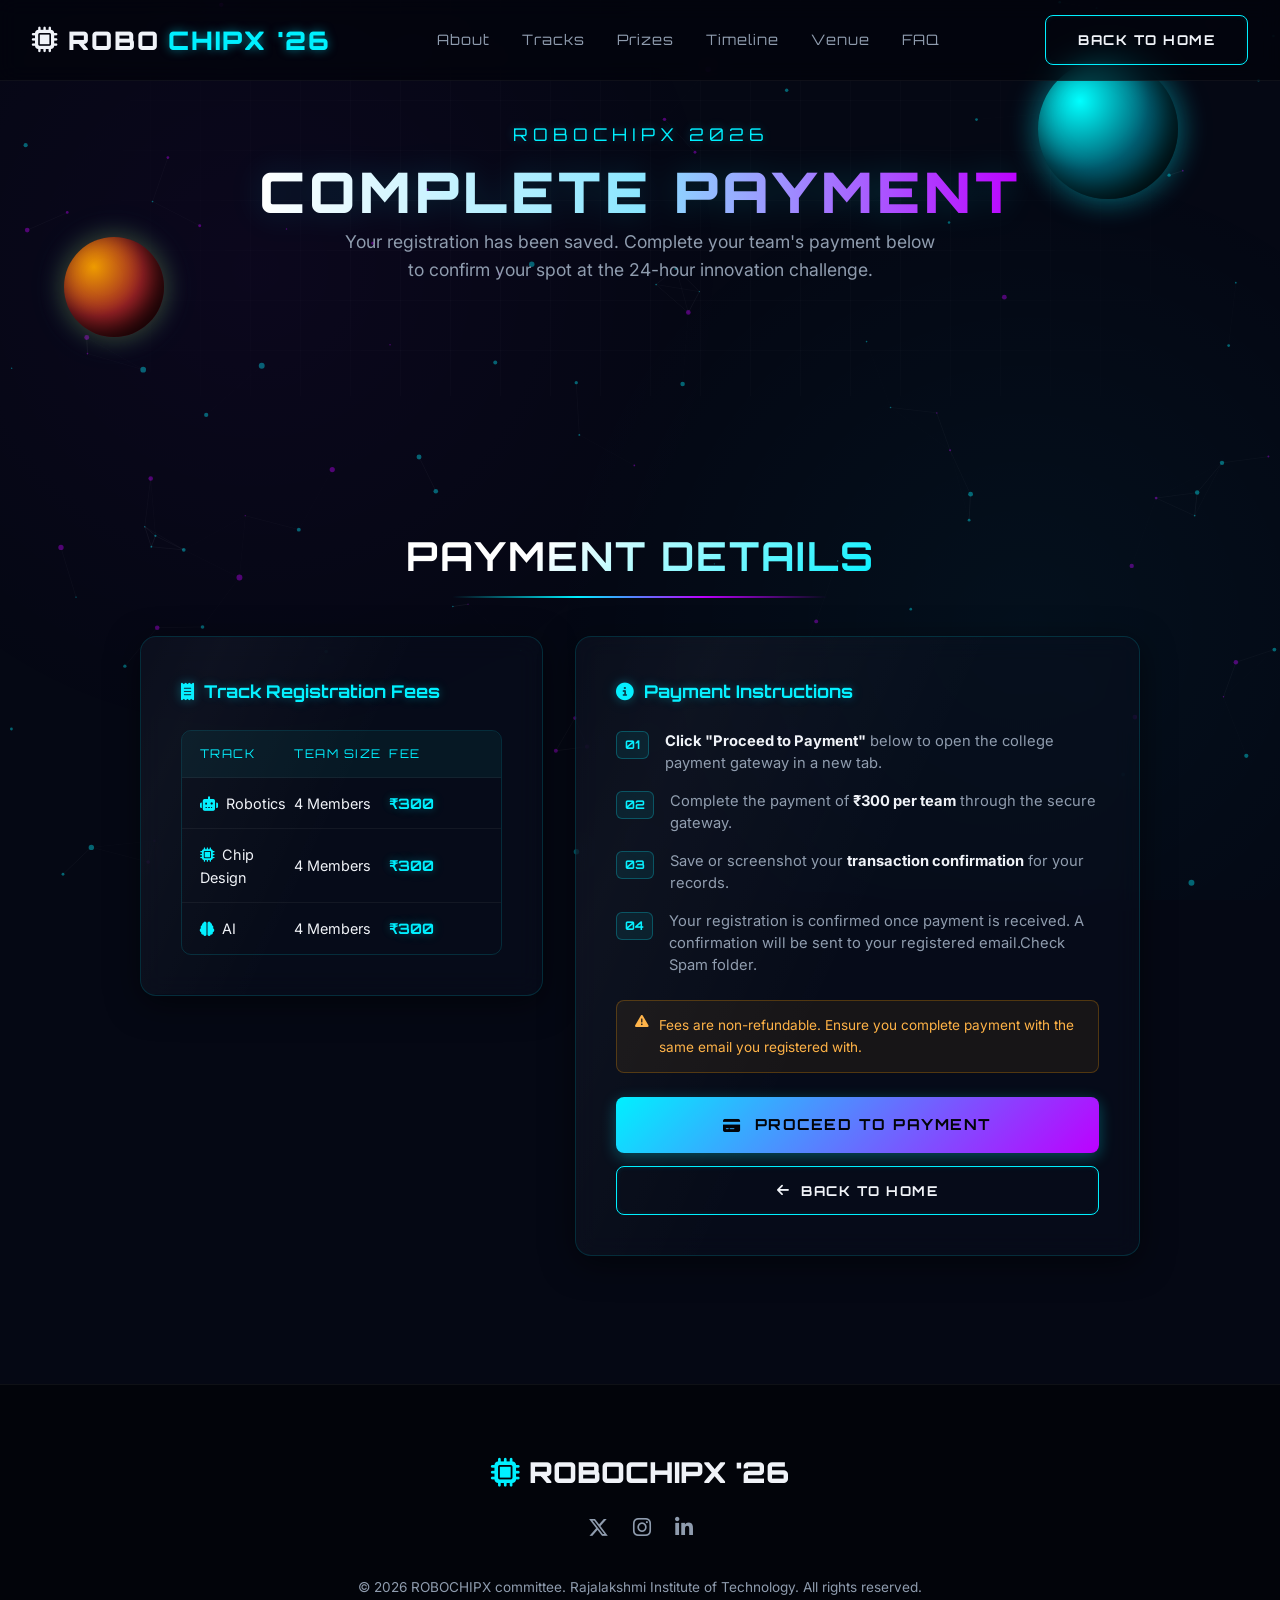
==== public/payment.html @ b02d4e42 "final version_21Jun" ====
<!DOCTYPE html>
<html lang="en">
<head>
  <meta charset="UTF-8">
  <meta name="viewport" content="width=device-width, initial-scale=1.0">
  <title>Payment | ROBOCHIPX 2026</title>
  <meta name="description" content="Complete your payment for ROBOCHIPX 2026 — a 24-hour Robotics & VLSI Innovation Challenge at Rajalakshmi Institute of Technology, Chennai.">
  <link rel="stylesheet" href="../src/css/styles.css">
  <link rel="stylesheet" href="https://cdnjs.cloudflare.com/ajax/libs/font-awesome/6.4.0/css/all.min.css">
</head>

<body>

  <canvas id="space-canvas" aria-hidden="true"></canvas>
  <div class="circuit-overlay" aria-hidden="true"></div>

  <header>
    <nav class="navbar" aria-label="Main navigation">
      <a href="index.html" class="logo" aria-label="ROBOCHIPX 2026 Home">
        <i class="fa-solid fa-microchip" aria-hidden="true"></i> ROBO<span>CHIPX '26</span>
      </a>
      <ul class="nav-links" id="nav-links" role="list">
        <li><a href="index.html#about">About</a></li>
        <li><a href="index.html#tracks">Tracks</a></li>
        <li><a href="index.html#prizes">Prizes</a></li>
        <li><a href="index.html#timeline">Timeline</a></li>
        <li><a href="index.html#venue">Venue</a></li>
        <li><a href="index.html#faq">FAQ</a></li>
      </ul>
      <button class="mobile-nav-toggle" id="mobile-nav-toggle" aria-label="Toggle navigation menu" aria-expanded="false" aria-controls="nav-links">
        <i class="fa-solid fa-bars" aria-hidden="true"></i>
      </button>
      <a href="index.html" class="btn btn-secondary">Back to Home</a>
    </nav>
  </header>

  <!-- Hero Banner -->
  <section class="reg-hero" aria-label="Payment hero">
    <div class="grid-bg" aria-hidden="true"></div>
    <div class="space-element planet-cyan" aria-hidden="true"></div>
    <div class="space-element planet-purple" aria-hidden="true"></div>
    <div class="container" style="text-align:center; z-index:10; position:relative;">
      <div class="hero-subtitle">ROBOCHIPX 2026</div>
      <h1 class="hero-title" style="font-size:3.5rem;">Complete Payment</h1>
      <p class="hero-desc">
        Your registration has been saved. Complete your team's payment below to confirm your spot at the 24-hour innovation challenge.
      </p>
    </div>
  </section>

  <!-- Payment Section -->
  <section class="reveal" aria-labelledby="payment-title">
    <div class="container">
      <h2 class="section-title" id="payment-title">Payment Details</h2>

      <div class="payment-layout">

        <!-- Track Fee Table -->
        <div class="glass-panel">
          <h3 class="pay-section-heading">
            <i class="fa-solid fa-receipt" aria-hidden="true"></i> Track Registration Fees
          </h3>
          <div class="fee-table">
            <div class="fee-row fee-header">
              <span>Track</span>
              <span>Team Size</span>
              <span>Fee</span>
            </div>
            <div class="fee-row">
              <span><i class="fa-solid fa-robot" style="color:var(--accent-cyan); margin-right:0.5rem;" aria-hidden="true"></i>Robotics</span>
              <span>4 Members</span>
              <span class="fee-amount">₹300</span>
            </div>
            <div class="fee-row">
              <span><i class="fa-solid fa-microchip" style="color:var(--accent-cyan); margin-right:0.5rem;" aria-hidden="true"></i>Chip Design</span>
              <span>4 Members</span>
              <span class="fee-amount">₹300</span>
            </div>
            <div class="fee-row">
              <span><i class="fa-solid fa-brain" style="color:var(--accent-cyan); margin-right:0.5rem;" aria-hidden="true"></i>AI</span>
              <span>4 Members</span>
              <span class="fee-amount">₹300</span>
            </div>
          </div>
        </div>

        <!-- Payment Instructions + CTA -->
        <div class="glass-panel">
          <h3 class="pay-section-heading">
            <i class="fa-solid fa-circle-info" aria-hidden="true"></i> Payment Instructions
          </h3>

          <ol class="pay-steps">
            <li class="pay-step">
              <span class="pay-step-num">01</span>
              <div>
                <strong>Click "Proceed to Payment"</strong> below to open the college payment gateway in a new tab.
              </div>
            </li>
            <li class="pay-step">
              <span class="pay-step-num">02</span>
              <div>
                Complete the payment of <strong>₹300 per team</strong> through the secure gateway.
              </div>
            </li>
            <li class="pay-step">
              <span class="pay-step-num">03</span>
              <div>
                Save or screenshot your <strong>transaction confirmation</strong> for your records.
              </div>
            </li>
            <li class="pay-step">
              <span class="pay-step-num">04</span>
              <div>
                Your registration is confirmed once payment is received. A confirmation will be sent to your registered email.Check Spam folder.
              </div>
            </li>
          </ol>

          <div class="pay-note">
            <i class="fa-solid fa-triangle-exclamation" aria-hidden="true"></i>
            Fees are non-refundable. Ensure you complete payment with the same email you registered with.
          </div>

          <a
            href="https://forms.easebuzz.in/sign-up/RAJALAKSHMIbw5w4/RobochipX_Hackathon/?inst_name=RAJALAKSHMIbw5w4&form_name=RobochipX_Hackathon&jsonData=1"
            class="btn btn-primary pay-cta"
            target="_blank"
            rel="noopener noreferrer"
          >
            <i class="fa-solid fa-credit-card" aria-hidden="true"></i>&nbsp; Proceed to Payment
          </a>

          <a href="index.html" class="btn btn-secondary pay-cta-secondary">
            <i class="fa-solid fa-arrow-left" aria-hidden="true"></i>&nbsp; Back to Home
          </a>
        </div>

      </div>
    </div>
  </section>

  <!-- Footer -->
  <footer>
    <div class="container">
      <div class="footer-logo">
        <i class="fa-solid fa-microchip" style="color:var(--accent-cyan);" aria-hidden="true"></i> ROBO<span>CHIPX '26</span>
      </div>
      <div class="footer-socials">
        <a href="#" aria-label="Twitter"><i class="fa-brands fa-x-twitter" aria-hidden="true"></i></a>
        <a href="https://www.instagram.com/robochipx?utm_source=ig_web_button_share_sheet&igsh=ZDNlZDc0MzIxNw==" target="_blank" rel="noopener noreferrer" aria-label="Instagram"><i class="fa-brands fa-instagram" aria-hidden="true"></i></a>
        <a href="https://www.linkedin.com/company/robochipxhacks/" target="_blank" rel="noopener noreferrer" aria-label="LinkedIn"><i class="fa-brands fa-linkedin-in" aria-hidden="true"></i></a>
      </div>
      <p class="footer-copy">© 2026 ROBOCHIPX committee. Rajalakshmi Institute of Technology. All rights reserved.</p>
    </div>
  </footer>

  <script type="module" src="../src/js/app.js"></script>
</body>
</html>
---- src/css/styles.css ----
@import url('https://fonts.googleapis.com/css2?family=Inter:wght@300;400;500;600;700&family=Orbitron:wght@500;700;900&display=swap');

:root {
  --bg-darker: #02040a;
  --bg-dark: #050814;
  --bg-card: rgba(10, 16, 32, 0.55);
  
  --accent-cyan: #00f0ff;
  --accent-purple: #bd00ff;
  --accent-magenta: #ff007a;
  --text-primary: #f0f3f8;
  --text-secondary: #8f9cae;
  
  --font-tech: 'Orbitron', sans-serif;
  --font-sans: 'Inter', sans-serif;
  
  --glass-bg: rgba(10, 16, 32, 0.45);
  --glass-border: rgba(0, 240, 255, 0.15);
  --glass-shadow: 0 8px 32px 0 rgba(0, 0, 0, 0.5);
  --glass-blur: blur(12px);
  
  --neon-glow-cyan: 0 0 10px rgba(0, 240, 255, 0.3), 0 0 20px rgba(0, 240, 255, 0.1);
  --neon-glow-purple: 0 0 10px rgba(189, 0, 255, 0.3), 0 0 20px rgba(189, 0, 255, 0.1);
}

* {
  margin: 0;
  padding: 0;
  box-sizing: border-box;
  scroll-behavior: smooth;
}

body {
  background-color: var(--bg-dark);
  color: var(--text-primary);
  font-family: var(--font-sans);
  overflow-x: hidden;
  line-height: 1.6;
}

/* Scrollbar styling */
::-webkit-scrollbar {
  width: 8px;
}
::-webkit-scrollbar-track {
  background: var(--bg-darker);
}
::-webkit-scrollbar-thumb {
  background: var(--accent-cyan);
  border-radius: 4px;
  box-shadow: inset 0 0 6px rgba(0,0,0,0.5);
}
::-webkit-scrollbar-thumb:hover {
  background: var(--accent-purple);
}

/* Background layers */
#space-canvas {
  position: fixed;
  top: 0;
  left: 0;
  width: 100%;
  height: 100%;
  z-index: -2;
  pointer-events: all;
}

.circuit-overlay {
  position: fixed;
  top: 0;
  left: 0;
  width: 100%;
  height: 100%;
  background-image: 
    radial-gradient(circle at 20% 30%, rgba(189, 0, 255, 0.04) 0%, transparent 40%),
    radial-gradient(circle at 80% 70%, rgba(0, 240, 255, 0.04) 0%, transparent 40%);
  z-index: -1;
  pointer-events: none;
}

/* Tech Grid Background */
.grid-bg {
  position: absolute;
  top: 0;
  left: 0;
  width: 100%;
  height: 100%;
  background-size: 50px 50px;
  background-image: 
    linear-gradient(to right, rgba(255, 255, 255, 0.015) 1px, transparent 1px),
    linear-gradient(to bottom, rgba(255, 255, 255, 0.015) 1px, transparent 1px);
  mask-image: radial-gradient(circle at 50% 50%, black 40%, transparent 100%);
  -webkit-mask-image: radial-gradient(circle at 50% 50%, black 40%, transparent 100%);
  pointer-events: none;
}

/* Typography & Layout Utils */
.container {
  max-width: 1200px;
  margin: 0 auto;
  padding: 0 2rem;
}

.section-title {
  font-family: var(--font-tech);
  font-size: 2.5rem;
  font-weight: 700;
  text-transform: uppercase;
  letter-spacing: 2px;
  text-align: center;
  margin-bottom: 3rem;
  position: relative;
  background: linear-gradient(135deg, #fff 30%, var(--accent-cyan));
  -webkit-background-clip: text;
  -webkit-text-fill-color: transparent;
  display: block;
  width: fit-content;
  margin: 0 auto 3rem auto;
}

.section-title::after {
  content: '';
  position: absolute;
  bottom: -10px;
  left: 10%;
  width: 80%;
  height: 2px;
  background: linear-gradient(90deg, transparent, var(--accent-cyan), var(--accent-purple), transparent);
}

/* Glassmorphism card */
.glass-panel {
  background: var(--glass-bg);
  backdrop-filter: var(--glass-blur);
  -webkit-backdrop-filter: var(--glass-blur);
  border: 1px solid var(--glass-border);
  box-shadow: var(--glass-shadow);
  border-radius: 16px;
  padding: 2.5rem;
  transition: all 0.4s cubic-bezier(0.165, 0.84, 0.44, 1);
  position: relative;
  overflow: hidden;
}

.glass-panel::before {
  content: '';
  position: absolute;
  top: 0;
  left: -50%;
  width: 100%;
  height: 100%;
  background: linear-gradient(90deg, transparent, rgba(255, 255, 255, 0.03), transparent);
  transform: skewX(-25deg);
  transition: 0.75s;
  pointer-events: none;
}

.glass-panel:hover::before {
  left: 125%;
}

.glass-panel:hover {
  border-color: rgba(0, 240, 255, 0.45);
  box-shadow: 0 12px 40px rgba(0, 240, 255, 0.15);
  transform: translateY(-5px);
}

/* Header & Navigation */
header {
  position: fixed;
  top: 0;
  left: 0;
  width: 100%;
  z-index: 100;
  background: rgba(2, 4, 10, 0.7);
  backdrop-filter: blur(10px);
  -webkit-backdrop-filter: blur(10px);
  border-bottom: 1px solid rgba(255, 255, 255, 0.05);
}

.navbar {
  display: flex;
  justify-content: space-between;
  align-items: center;
  height: 80px;
  max-width: 1300px;
  margin: 0 auto;
  padding: 0 2rem;
}

.logo {
  font-family: var(--font-tech);
  font-size: 1.6rem;
  font-weight: 900;
  letter-spacing: 2px;
  color: var(--text-primary);
  text-decoration: none;
  display: flex;
  align-items: center;
  gap: 0.5rem;
}

.logo span {
  color: var(--accent-cyan);
  text-shadow: 0 0 10px rgba(0, 240, 255, 0.5);
}

.nav-links {
  display: flex;
  list-style: none;
  gap: 2rem;
}

.nav-links a {
  text-decoration: none;
  color: var(--text-secondary);
  font-family: var(--font-tech);
  font-size: 0.9rem;
  letter-spacing: 1px;
  transition: all 0.3s;
  position: relative;
}

.nav-links a::after {
  content: '';
  position: absolute;
  bottom: -5px;
  left: 0;
  width: 0;
  height: 2px;
  background: var(--accent-cyan);
  transition: width 0.3s;
}

.nav-links a:hover {
  color: var(--text-primary);
}

.nav-links a:hover::after {
  width: 100%;
}

.mobile-nav-toggle {
  display: none;
  background: none;
  border: none;
  color: var(--text-primary);
  font-size: 1.5rem;
  cursor: pointer;
}

/* Mobile nav open state */
.nav-links.open {
  display: flex;
  flex-direction: column;
  position: absolute;
  top: 80px;
  left: 0;
  width: 100%;
  background: rgba(2, 4, 10, 0.97);
  padding: 2rem;
  border-bottom: 1px solid rgba(0, 240, 255, 0.15);
  gap: 1.5rem;
  z-index: 99;
}

/* Buttons */
.btn {
  display: inline-flex;
  align-items: center;
  justify-content: center;
  padding: 0.8rem 2rem;
  border-radius: 8px;
  font-family: var(--font-tech);
  font-weight: 700;
  text-decoration: none;
  text-transform: uppercase;
  letter-spacing: 1.5px;
  font-size: 0.85rem;
  transition: all 0.3s cubic-bezier(0.175, 0.885, 0.32, 1.275);
  cursor: pointer;
  position: relative;
  overflow: hidden;
}

.btn-primary {
  background: linear-gradient(135deg, var(--accent-cyan), var(--accent-purple));
  color: #02040a;
  border: none;
  box-shadow: 0 4px 15px rgba(0, 240, 255, 0.3);
}

.btn-primary:hover {
  transform: scale(1.05);
  box-shadow: 0 6px 20px rgba(0, 240, 255, 0.5);
}

.btn-primary:disabled {
  opacity: 0.6;
  cursor: not-allowed;
  transform: none;
}

.btn-secondary {
  background: transparent;
  color: var(--text-primary);
  border: 1px solid var(--accent-cyan);
  box-shadow: inset 0 0 5px rgba(0, 240, 255, 0.1);
}

.btn-secondary:hover {
  background: rgba(0, 240, 255, 0.1);
  box-shadow: 0 4px 15px rgba(0, 240, 255, 0.2);
  transform: scale(1.05);
}

/* Floating Planets, Satellites & Space Visuals */
.space-element {
  position: absolute;
  pointer-events: none;
  user-select: none;
  filter: drop-shadow(0 0 15px rgba(0, 240, 255, 0.2));
  animation: float-around 20s infinite ease-in-out alternate;
}

.planet-cyan {
  top: 15%;
  right: 8%;
  width: 140px;
  height: 140px;
  background: radial-gradient(circle at 30% 30%, #00ffff, #005f73, #001219);
  border-radius: 50%;
  box-shadow: inset -10px -10px 30px rgba(0,0,0,0.8), 0 0 30px rgba(0, 240, 255, 0.3);
  animation-duration: 25s;
}

.planet-purple {
  bottom: 15%;
  left: 5%;
  width: 100px;
  height: 100px;
  background: radial-gradient(circle at 30% 30%, #ee9b00, #9b2226, #37000a);
  border-radius: 50%;
  box-shadow: inset -10px -10px 25px rgba(0,0,0,0.8), 0 0 25px rgba(238, 155, 0, 0.25);
  animation-duration: 30s;
}

.satellite {
  top: 45%;
  right: 15%;
  width: 50px;
  height: auto;
  opacity: 0.6;
  animation: orbit 45s infinite linear;
}

@keyframes float-around {
  0% { transform: translateY(0px) rotate(0deg); }
  50% { transform: translateY(-15px) rotate(3deg); }
  100% { transform: translateY(10px) rotate(-3deg); }
}

@keyframes orbit {
  from { transform: rotate(0deg) translateX(100px) rotate(0deg); }
  to { transform: rotate(360deg) translateX(100px) rotate(-360deg); }
}

/* Hero Section */
.hero {
  min-height: 100vh;
  display: flex;
  align-items: center;
  justify-content: center;
  position: relative;
  padding-top: 100px;
  overflow: hidden;
}

.hero-content {
  text-align: center;
  z-index: 10;
  max-width: 800px;
}

.hero-subtitle {
  font-family: var(--font-tech);
  color: var(--accent-cyan);
  font-size: 1.1rem;
  letter-spacing: 5px;
  text-transform: uppercase;
  margin-bottom: 1rem;
  text-shadow: var(--neon-glow-cyan);
}

.hero-title {
  font-family: var(--font-tech);
  font-size: 5.5rem;
  font-weight: 900;
  line-height: 1;
  text-transform: uppercase;
  margin-bottom: 0.5rem;
  letter-spacing: 4px;
  background: linear-gradient(to right, #ffffff, #8be6ff, var(--accent-purple));
  -webkit-background-clip: text;
  -webkit-text-fill-color: transparent;
  filter: drop-shadow(0 0 15px rgba(0, 240, 255, 0.15));
}

.hero-tagline {
  font-family: var(--font-tech);
  font-size: 1.6rem;
  font-weight: 500;
  color: var(--text-primary);
  margin-bottom: 2rem;
  letter-spacing: 2px;
}

.hero-desc {
  font-size: 1.1rem;
  color: var(--text-secondary);
  max-width: 600px;
  margin: 0 auto 3rem;
}

.hero-meta {
  display: flex;
  justify-content: center;
  gap: 3rem;
  margin-bottom: 3rem;
}

.meta-item {
  display: flex;
  flex-direction: column;
  align-items: center;
  gap: 0.3rem;
}

.meta-icon {
  color: var(--accent-cyan);
  font-size: 1.4rem;
}

.meta-label {
  font-family: var(--font-tech);
  font-size: 0.9rem;
  font-weight: 700;
  letter-spacing: 1px;
}

.meta-val {
  color: var(--text-secondary);
  font-size: 0.85rem;
}

.hero-actions {
  display: flex;
  justify-content: center;
  gap: 1.5rem;
  margin-bottom: 4rem;
}

/* Countdown */
.countdown-container {
  display: flex;
  justify-content: center;
  gap: 1.5rem;
  max-width: 600px;
  margin: 0 auto;
}

.countdown-box {
  background: rgba(10, 16, 32, 0.5);
  border: 1px solid rgba(0, 240, 255, 0.1);
  border-radius: 12px;
  padding: 1rem 1.5rem;
  min-width: 100px;
  backdrop-filter: blur(5px);
  -webkit-backdrop-filter: blur(5px);
}

.countdown-num {
  font-family: var(--font-tech);
  font-size: 2.2rem;
  font-weight: 700;
  color: var(--accent-cyan);
  text-shadow: var(--neon-glow-cyan);
  line-height: 1;
}

.countdown-label {
  font-size: 0.75rem;
  text-transform: uppercase;
  color: var(--text-secondary);
  letter-spacing: 1px;
  margin-top: 0.3rem;
}

/* Registration Page Hero */
.reg-hero {
  min-height: 40vh;
  display: flex;
  align-items: center;
  justify-content: center;
  position: relative;
  padding: 120px 0 4rem;
  overflow: hidden;
}

/* Main Sections */
section {
  padding: 8rem 0;
  position: relative;
}

/* About Section */
.about-grid {
  display: grid;
  grid-template-columns: 1fr 1fr;
  gap: 4rem;
  align-items: center;
}

.about-features {
  display: grid;
  grid-template-columns: 1fr 1fr;
  gap: 1.5rem;
}

.about-feat-card {
  padding: 1.5rem;
  background: rgba(255,255,255,0.02);
  border: 1px solid rgba(255,255,255,0.05);
  border-radius: 12px;
  transition: all 0.3s;
}

.about-feat-card:hover {
  border-color: var(--accent-cyan);
  background: rgba(0, 240, 255, 0.03);
}

.about-feat-card i {
  font-size: 1.8rem;
  color: var(--accent-cyan);
  margin-bottom: 0.8rem;
}

.about-feat-card h4 {
  font-family: var(--font-tech);
  margin-bottom: 0.5rem;
}

.about-feat-card p {
  font-size: 0.85rem;
  color: var(--text-secondary);
}

/* Highlights Section */
.highlights-grid {
  display: grid;
  grid-template-columns: repeat(auto-fit, minmax(250px, 1fr));
  gap: 2rem;
}

.highlight-card {
  text-align: center;
}

.highlight-icon {
  width: 70px;
  height: 70px;
  background: radial-gradient(circle, rgba(0, 240, 255, 0.2) 0%, transparent 70%);
  border: 1px solid rgba(0, 240, 255, 0.3);
  border-radius: 50%;
  display: flex;
  align-items: center;
  justify-content: center;
  font-size: 1.8rem;
  color: var(--accent-cyan);
  margin: 0 auto 1.5rem;
  text-shadow: var(--neon-glow-cyan);
  box-shadow: var(--neon-glow-cyan);
}

.highlight-title {
  font-family: var(--font-tech);
  font-size: 1.2rem;
  margin-bottom: 0.8rem;
}

.highlight-desc {
  font-size: 0.9rem;
  color: var(--text-secondary);
}

/* Tracks Section */
.tracks-grid {
  display: grid;
  grid-template-columns: repeat(3, 1fr);
  gap: 2rem;
}

.track-card {
  min-height: 480px;
  display: flex;
  flex-direction: column;
  justify-content: space-between;
}

.track-header {
  display: flex;
  justify-content: space-between;
  align-items: center;
  margin-bottom: 1.5rem;
}

.track-title {
  font-family: var(--font-tech);
  font-size: 1.8rem;
  color: var(--accent-cyan);
  text-shadow: var(--neon-glow-cyan);
}

.track-icon {
  font-size: 2.2rem;
  color: var(--accent-cyan);
}

.track-desc {
  margin-bottom: 2rem;
  color: var(--text-secondary);
}

.track-details {
  border-top: 1px solid rgba(255,255,255,0.08);
  padding-top: 1.5rem;
  margin-bottom: 2rem;
}

.track-detail-item {
  display: flex;
  justify-content: space-between;
  margin-bottom: 0.8rem;
}

.track-detail-item span:first-child {
  color: var(--text-secondary);
}

.track-detail-item span:last-child {
  font-family: var(--font-tech);
  font-weight: 700;
}

/* Prize Pool Section */
.prize-section {
  text-align: center;
}

.prize-box {
  max-width: 700px;
  margin: 0 auto;
  border-color: var(--accent-purple);
  box-shadow: 0 0 30px rgba(189, 0, 255, 0.15);
}

.prize-title {
  font-family: var(--font-tech);
  font-size: 1.3rem;
  letter-spacing: 2px;
  color: var(--text-secondary);
  text-transform: uppercase;
  margin-bottom: 0.5rem;
}

.prize-amount {
  font-family: var(--font-tech);
  font-size: 4rem;
  font-weight: 900;
  color: #fff;
  text-shadow: 0 0 20px rgba(189, 0, 255, 0.5);
  margin-bottom: 1.5rem;
  background: linear-gradient(to right, #fff, var(--accent-purple), var(--accent-cyan));
  -webkit-background-clip: text;
  -webkit-text-fill-color: transparent;
}

.prize-distribution {
  display: grid;
  grid-template-columns: repeat(3, 1fr);
  gap: 1.5rem;
  margin-top: 2rem;
}

.prize-dist-card {
  background: rgba(255,255,255,0.02);
  border: 1px solid rgba(255,255,255,0.05);
  border-radius: 12px;
  padding: 1.5rem 1rem;
}

.prize-rank {
  font-family: var(--font-tech);
  font-size: 0.85rem;
  text-transform: uppercase;
  color: var(--text-secondary);
  margin-bottom: 0.5rem;
}

.prize-val {
  font-family: var(--font-tech);
  font-size: 1.4rem;
  font-weight: 700;
  color: var(--accent-cyan);
}

/* Timeline & Schedule */
.timeline-schedule-grid {
  display: grid;
  grid-template-columns: 1fr 1fr;
  gap: 4rem;
}

.timeline {
  position: relative;
  padding-left: 2rem;
}

.timeline::before {
  content: '';
  position: absolute;
  left: 0;
  top: 0;
  height: 100%;
  width: 2px;
  background: linear-gradient(to bottom, var(--accent-cyan), var(--accent-purple));
}

.timeline-item {
  position: relative;
  margin-bottom: 3rem;
}

.timeline-item::before {
  content: '';
  position: absolute;
  left: calc(-2rem - 6px);
  top: 5px;
  width: 14px;
  height: 14px;
  border-radius: 50%;
  background: var(--bg-dark);
  border: 3px solid var(--accent-cyan);
  box-shadow: 0 0 8px var(--accent-cyan);
}

.timeline-date {
  font-family: var(--font-tech);
  color: var(--accent-cyan);
  font-size: 0.9rem;
  margin-bottom: 0.3rem;
}

.timeline-title {
  font-family: var(--font-tech);
  font-size: 1.2rem;
  margin-bottom: 0.5rem;
}

.timeline-desc {
  color: var(--text-secondary);
  font-size: 0.9rem;
}

/* Schedule Accordion */
.schedule-container {
  display: flex;
  flex-direction: column;
  gap: 1rem;
}

.schedule-card {
  border: 1px solid rgba(255,255,255,0.06);
  border-radius: 12px;
  overflow: hidden;
  background: rgba(10, 16, 32, 0.3);
}

.schedule-header {
  padding: 1.2rem 1.5rem;
  display: flex;
  justify-content: space-between;
  align-items: center;
  cursor: pointer;
  transition: background 0.3s;
}

.schedule-header:hover {
  background: rgba(0, 240, 255, 0.04);
}

.schedule-header:focus-visible {
  outline: 2px solid var(--accent-cyan);
  outline-offset: -2px;
}

.schedule-time {
  font-family: var(--font-tech);
  color: var(--accent-cyan);
  font-weight: 700;
  font-size: 0.95rem;
}

.schedule-title {
  font-weight: 600;
  flex-grow: 1;
  padding-left: 1.5rem;
  font-size: 0.95rem;
}

.schedule-icon {
  font-size: 1.2rem;
  transition: transform 0.3s;
}

.schedule-content {
  max-height: 0;
  overflow: hidden;
  transition: max-height 0.3s ease-out;
  background: rgba(2, 4, 10, 0.2);
}

.schedule-details {
  padding: 1.2rem 1.5rem;
  color: var(--text-secondary);
  font-size: 0.9rem;
  border-top: 1px solid rgba(255,255,255,0.04);
}

.schedule-card.active .schedule-icon {
  transform: rotate(180deg);
}

/* Venue Section */
.venue-grid {
  display: grid;
  grid-template-columns: 1.2fr 0.8fr;
  gap: 3rem;
  align-items: center;
}

.venue-info h3 {
  font-family: var(--font-tech);
  font-size: 1.8rem;
  margin-bottom: 1rem;
  color: #fff;
}

.venue-info p {
  color: var(--text-secondary);
  margin-bottom: 2rem;
}

.hud-details {
  display: grid;
  grid-template-columns: 1fr 1fr;
  gap: 1.5rem;
}

.hud-panel {
  border: 1px solid rgba(0, 240, 255, 0.15);
  background: rgba(0, 240, 255, 0.02);
  padding: 1.2rem;
  border-radius: 8px;
  position: relative;
}

.hud-panel::before {
  content: '';
  position: absolute;
  top: 0;
  left: 0;
  width: 10px;
  height: 10px;
  border-top: 2px solid var(--accent-cyan);
  border-left: 2px solid var(--accent-cyan);
}

.hud-title {
  font-family: var(--font-tech);
  font-size: 0.75rem;
  color: var(--accent-cyan);
  text-transform: uppercase;
  margin-bottom: 0.3rem;
}

.hud-value {
  font-size: 0.9rem;
  font-weight: 500;
}

.venue-map-btn {
  display: inline-flex;
  margin-top: 2rem;
}

.radar-container {
  display: flex;
  justify-content: center;
  position: relative;
  height: 300px;
  align-items: center;
}

.radar-scan {
  width: 250px;
  height: 250px;
  border: 2px solid rgba(0, 240, 255, 0.2);
  border-radius: 50%;
  position: relative;
  animation: pulse-radar 4s infinite linear;
}

.radar-scan::after {
  content: '';
  position: absolute;
  width: 100%;
  height: 100%;
  background: conic-gradient(from 0deg, rgba(0, 240, 255, 0.15) 0deg, transparent 90deg);
  border-radius: 50%;
  animation: rotate-radar 6s infinite linear;
  transform-origin: center;
}

.radar-ping {
  position: absolute;
  width: 12px;
  height: 12px;
  background: var(--accent-cyan);
  border-radius: 50%;
  top: 40%;
  left: 55%;
  box-shadow: 0 0 15px var(--accent-cyan);
  animation: ping-effect 2s infinite ease-out;
}

@keyframes rotate-radar {
  from { transform: rotate(0deg); }
  to { transform: rotate(360deg); }
}

@keyframes pulse-radar {
  0%, 100% { border-color: rgba(0, 240, 255, 0.15); }
  50% { border-color: rgba(0, 240, 255, 0.35); }
}

@keyframes ping-effect {
  0% { transform: scale(1); opacity: 1; }
  100% { transform: scale(3); opacity: 0; }
}

/* Sponsors */
.sponsors-grid {
  display: grid;
  grid-template-columns: repeat(auto-fit, minmax(180px, 1fr));
  gap: 2rem;
}

.sponsor-card {
  height: 100px;
  display: flex;
  align-items: center;
  justify-content: center;
  background: rgba(255,255,255,0.01);
  border: 1px solid rgba(255,255,255,0.04);
  border-radius: 12px;
  transition: all 0.3s;
}

.sponsor-card:hover {
  background: rgba(0, 240, 255, 0.02);
  border-color: rgba(0, 240, 255, 0.2);
}

.sponsor-logo {
  font-family: var(--font-tech);
  font-size: 1.2rem;
  font-weight: 700;
  letter-spacing: 2px;
  color: var(--text-secondary);
  opacity: 0.6;
  transition: all 0.3s;
}

.sponsor-card:hover .sponsor-logo {
  color: #fff;
  opacity: 1;
  text-shadow: var(--neon-glow-cyan);
}

/* FAQ Section */
.faq-container {
  max-width: 800px;
  margin: 0 auto;
  display: flex;
  flex-direction: column;
  gap: 1rem;
}

.faq-card {
  border: 1px solid rgba(255,255,255,0.06);
  border-radius: 12px;
  overflow: hidden;
  background: rgba(10, 16, 32, 0.3);
}

.faq-header {
  padding: 1.5rem;
  display: flex;
  justify-content: space-between;
  align-items: center;
  cursor: pointer;
}

.faq-header:focus-visible {
  outline: 2px solid var(--accent-cyan);
  outline-offset: -2px;
}

.faq-question {
  font-weight: 600;
  font-size: 1rem;
}

.faq-icon {
  font-size: 1.2rem;
  transition: transform 0.3s;
  flex-shrink: 0;
  margin-left: 1rem;
}

.faq-content {
  max-height: 0;
  overflow: hidden;
  transition: max-height 0.3s ease-out;
  background: rgba(2, 4, 10, 0.2);
}

.faq-answer {
  padding: 1.5rem;
  color: var(--text-secondary);
  font-size: 0.95rem;
  border-top: 1px solid rgba(255,255,255,0.04);
}

.faq-card.active .faq-icon {
  transform: rotate(180deg);
}

/* Registration Form */
.registration-container {
  max-width: 600px;
  margin: 0 auto;
}

.form-group {
  margin-bottom: 1.5rem;
}

.form-group label {
  display: block;
  font-family: var(--font-tech);
  font-size: 0.8rem;
  letter-spacing: 1.5px;
  text-transform: uppercase;
  margin-bottom: 0.5rem;
  color: var(--accent-cyan);
}

.form-control {
  width: 100%;
  background: rgba(2, 4, 10, 0.6);
  border: 1px solid rgba(0, 240, 255, 0.2);
  border-radius: 8px;
  padding: 0.9rem 1.2rem;
  color: #fff;
  font-size: 1rem;
  transition: all 0.3s;
  font-family: var(--font-sans);
}

.form-control:focus {
  outline: none;
  border-color: var(--accent-cyan);
  box-shadow: 0 0 10px rgba(0, 240, 255, 0.2);
}

input[type="file"].form-control {
  padding: 0.7rem 1rem;
  cursor: pointer;
}

input[type="file"].form-control::-webkit-file-upload-button {
  background: linear-gradient(135deg, var(--accent-cyan), var(--accent-purple));
  color: #02040a;
  border: none;
  padding: 0.4rem 1rem;
  border-radius: 4px;
  font-family: var(--font-tech);
  font-size: 0.75rem;
  font-weight: 700;
  text-transform: uppercase;
  cursor: pointer;
  margin-right: 1rem;
}

/* Form error message */
.form-error {
  background: rgba(255, 0, 100, 0.1);
  border: 1px solid rgba(255, 0, 100, 0.3);
  border-radius: 8px;
  padding: 0.9rem 1.2rem;
  color: #ff4d8d;
  font-size: 0.9rem;
  margin-bottom: 1rem;
}

/* Form success / info message */
.form-success {
  background: rgba(0, 240, 255, 0.07);
  border: 1px solid rgba(0, 240, 255, 0.3);
  border-radius: 8px;
  padding: 0.9rem 1.2rem;
  color: var(--accent-cyan);
  font-size: 0.9rem;
  margin-bottom: 1rem;
}

/* Payment Page */
.payment-layout {
  display: grid;
  grid-template-columns: 1fr 1.4fr;
  gap: 2rem;
  max-width: 1000px;
  margin: 0 auto;
  align-items: start;
}

.pay-section-heading {
  font-family: var(--font-tech);
  font-size: 1.1rem;
  color: var(--accent-cyan);
  text-shadow: var(--neon-glow-cyan);
  margin-bottom: 1.5rem;
  display: flex;
  align-items: center;
  gap: 0.6rem;
}

.fee-table {
  display: flex;
  flex-direction: column;
  gap: 0;
  border: 1px solid rgba(0, 240, 255, 0.15);
  border-radius: 10px;
  overflow: hidden;
}

.fee-row {
  display: grid;
  grid-template-columns: 1fr 1fr 1fr;
  padding: 0.85rem 1.1rem;
  border-bottom: 1px solid rgba(255, 255, 255, 0.05);
  font-size: 0.9rem;
  align-items: center;
}

.fee-row:last-child {
  border-bottom: none;
}

.fee-header {
  font-family: var(--font-tech);
  font-size: 0.75rem;
  text-transform: uppercase;
  letter-spacing: 1.5px;
  color: var(--accent-cyan);
  background: rgba(0, 240, 255, 0.05);
}

.fee-amount {
  font-family: var(--font-tech);
  font-weight: 700;
  color: var(--accent-cyan);
  text-shadow: var(--neon-glow-cyan);
}

.pay-steps {
  list-style: none;
  display: flex;
  flex-direction: column;
  gap: 1rem;
  margin-bottom: 1.5rem;
}

.pay-step {
  display: flex;
  align-items: flex-start;
  gap: 1rem;
  font-size: 0.92rem;
  color: var(--text-secondary);
  line-height: 1.5;
}

.pay-step strong {
  color: var(--text-primary);
}

.pay-step-num {
  font-family: var(--font-tech);
  font-size: 0.75rem;
  font-weight: 700;
  color: var(--accent-cyan);
  background: rgba(0, 240, 255, 0.08);
  border: 1px solid rgba(0, 240, 255, 0.25);
  border-radius: 6px;
  padding: 0.25rem 0.5rem;
  flex-shrink: 0;
  margin-top: 0.1rem;
}

.pay-note {
  background: rgba(255, 160, 0, 0.07);
  border: 1px solid rgba(255, 160, 0, 0.25);
  border-radius: 8px;
  padding: 0.85rem 1.1rem;
  color: #ffb347;
  font-size: 0.85rem;
  margin-bottom: 1.5rem;
  display: flex;
  align-items: flex-start;
  gap: 0.6rem;
}

.pay-cta {
  width: 100%;
  margin-bottom: 0.8rem;
  font-size: 0.95rem;
  padding: 1rem 2rem;
}

.pay-cta-secondary {
  width: 100%;
  justify-content: center;
}

@media (max-width: 768px) {
  .payment-layout {
    grid-template-columns: 1fr;
  }
}

/* Footer */
footer {
  background: var(--bg-darker);
  border-top: 1px solid rgba(255,255,255,0.05);
  padding: 4rem 0 2rem;
  text-align: center;
}

.footer-logo {
  font-family: var(--font-tech);
  font-size: 1.8rem;
  font-weight: 900;
  margin-bottom: 1rem;
  display: inline-block;
}

.footer-socials {
  display: flex;
  justify-content: center;
  gap: 1.5rem;
  margin-bottom: 2rem;
}

.footer-socials a {
  color: var(--text-secondary);
  font-size: 1.3rem;
  transition: color 0.3s;
}

.footer-socials a:hover {
  color: var(--accent-cyan);
}

.footer-copy {
  color: var(--text-secondary);
  font-size: 0.85rem;
}

/* Animations on Scroll */
.reveal {
  opacity: 0;
  transform: translateY(40px);
  transition: all 0.8s ease-out;
}

.reveal.active {
  opacity: 1;
  transform: translateY(0);
}

/* Responsive Design */
@media (max-width: 992px) {
  .hero-title {
    font-size: 4rem;
  }
  .about-grid, .timeline-schedule-grid, .venue-grid {
    grid-template-columns: 1fr;
    gap: 3rem;
  }
  .tracks-grid {
    grid-template-columns: 1fr;
    gap: 2rem;
  }
  .radar-container {
    height: 250px;
  }
}

@media (max-width: 768px) {
  header {
    padding: 0;
  }
  .nav-links {
    display: none;
  }
  .mobile-nav-toggle {
    display: block;
  }
  .hero-title {
    font-size: 3rem;
  }
  .hero-tagline {
    font-size: 1.2rem;
  }
  .hero-meta {
    flex-direction: column;
    gap: 1.5rem;
  }
  .countdown-container {
    flex-wrap: wrap;
    gap: 1rem;
  }
  .countdown-box {
    min-width: 80px;
    padding: 0.8rem 1rem;
  }
  .countdown-num {
    font-size: 1.8rem;
  }
  .prize-distribution {
    grid-template-columns: 1fr;
  }
}

/* ── Registration section mobile ────────────────────────────────────────── */
@media (max-width: 600px) {
  .registration-container .glass-panel {
    padding: 1.8rem 1.2rem;
  }
  .registration-container .form-control {
    font-size: 16px;
  }
}  /* Prevent iOS zoom on inputs */
  .registration-container .form-control {
    font-size: 16px;
  }
  /* Phone prefix row */
  .registration-container .form-group > div[style*="display:flex"] {
    gap: 0.4rem;
  }
}
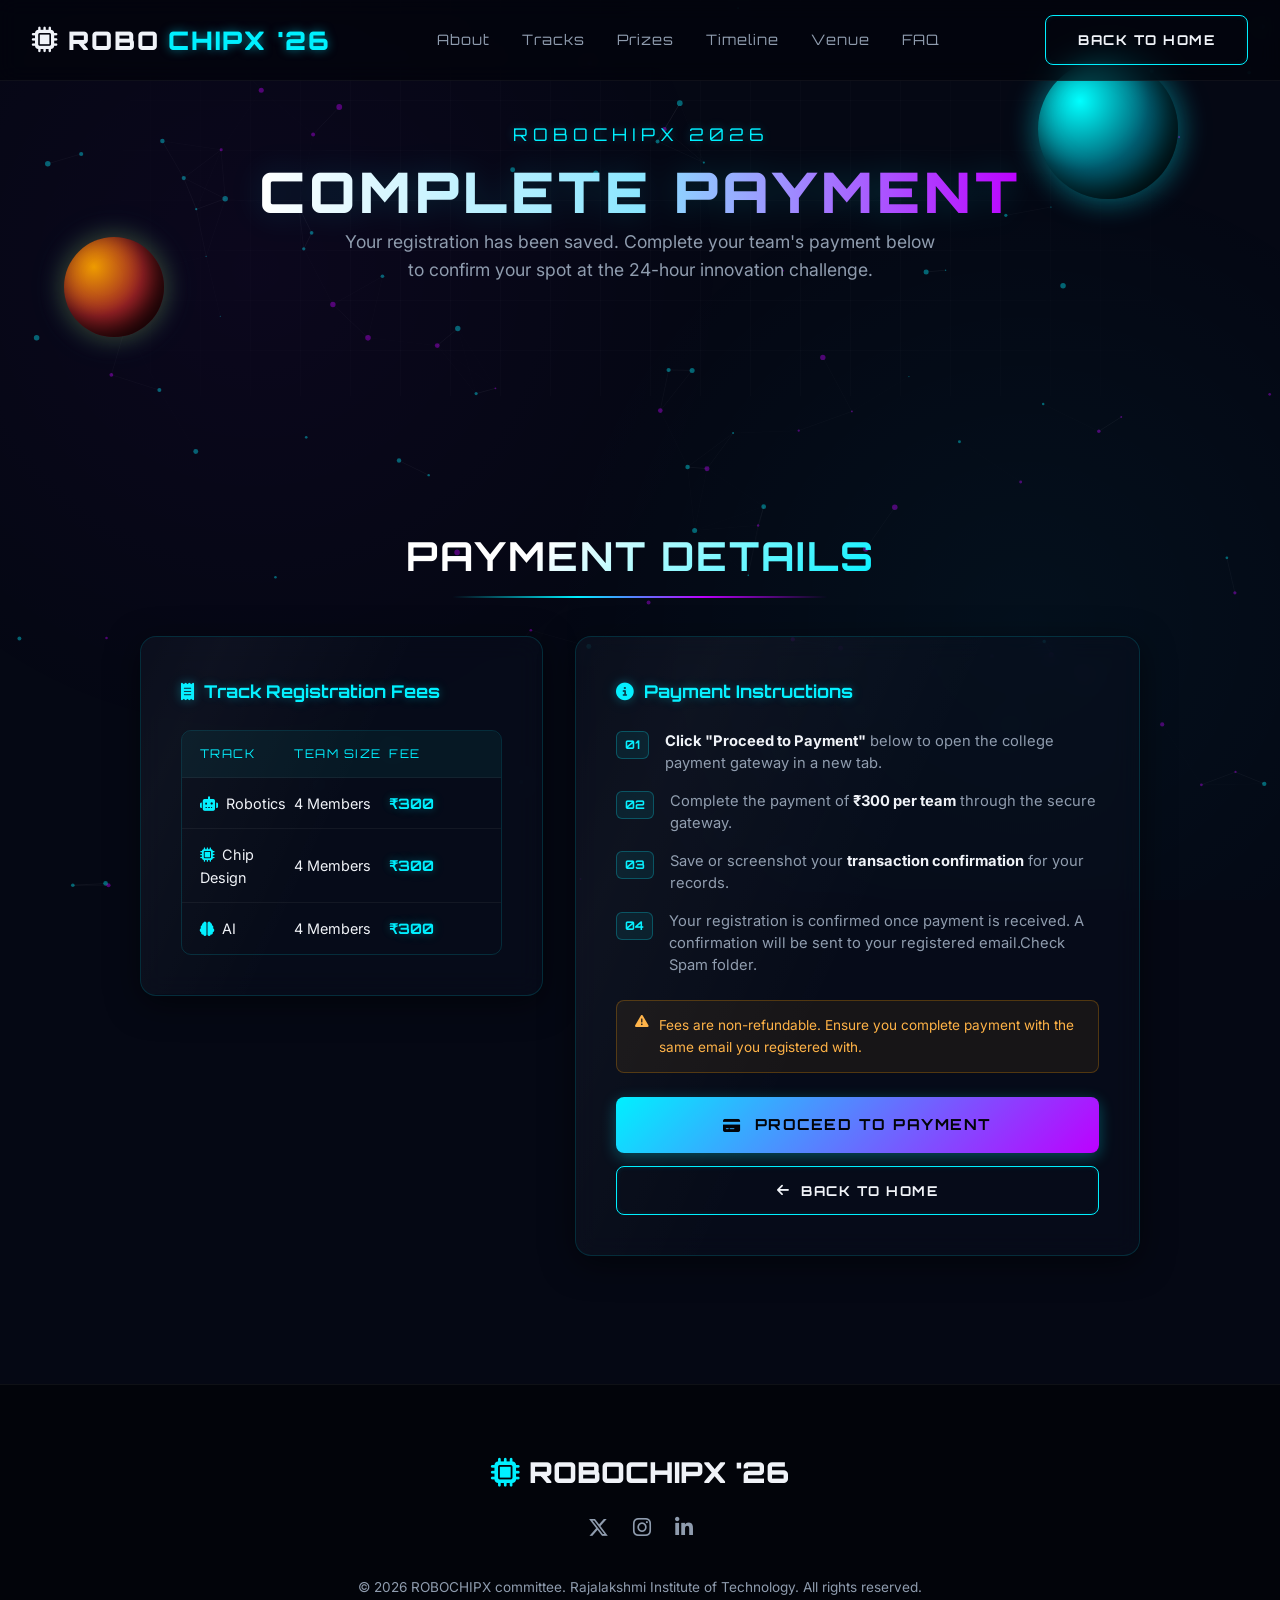
==== commit 301a7b12: "fixes" ====
--- a/public/payment.html
+++ b/public/payment.html
@@ -5,7 +5,7 @@
   <meta name="viewport" content="width=device-width, initial-scale=1.0">
   <title>Payment | ROBOCHIPX 2026</title>
   <meta name="description" content="Complete your payment for ROBOCHIPX 2026 — a 24-hour Robotics & VLSI Innovation Challenge at Rajalakshmi Institute of Technology, Chennai.">
-  <link rel="stylesheet" href="../src/css/styles.css">
+  <link rel="stylesheet" href="/src/css/styles.css">
   <link rel="stylesheet" href="https://cdnjs.cloudflare.com/ajax/libs/font-awesome/6.4.0/css/all.min.css">
 </head>
 
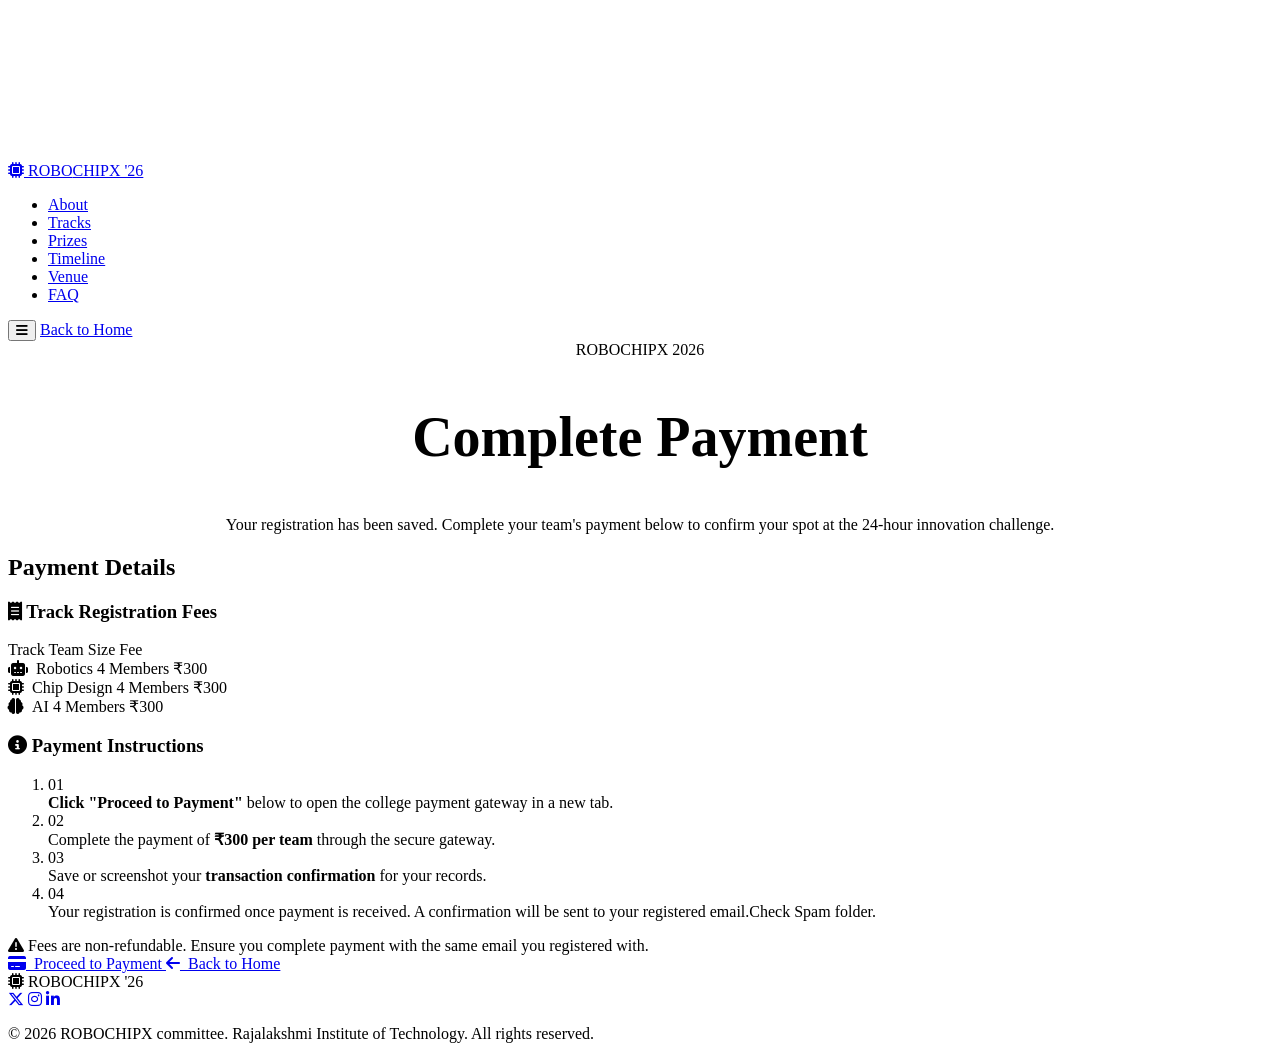
==== commit 662beb54: "path fix" ====
--- a/public/payment.html
+++ b/public/payment.html
@@ -5,7 +5,7 @@
   <meta name="viewport" content="width=device-width, initial-scale=1.0">
   <title>Payment | ROBOCHIPX 2026</title>
   <meta name="description" content="Complete your payment for ROBOCHIPX 2026 — a 24-hour Robotics & VLSI Innovation Challenge at Rajalakshmi Institute of Technology, Chennai.">
-  <link rel="stylesheet" href="/src/css/styles.css">
+  <link rel="stylesheet" href="/css/styles.css">
   <link rel="stylesheet" href="https://cdnjs.cloudflare.com/ajax/libs/font-awesome/6.4.0/css/all.min.css">
 </head>
 
@@ -155,6 +155,6 @@
     </div>
   </footer>
 
-  <script type="module" src="../src/js/app.js"></script>
+  <script type="module" src="/js/app.js"></script>
 </body>
 </html>
